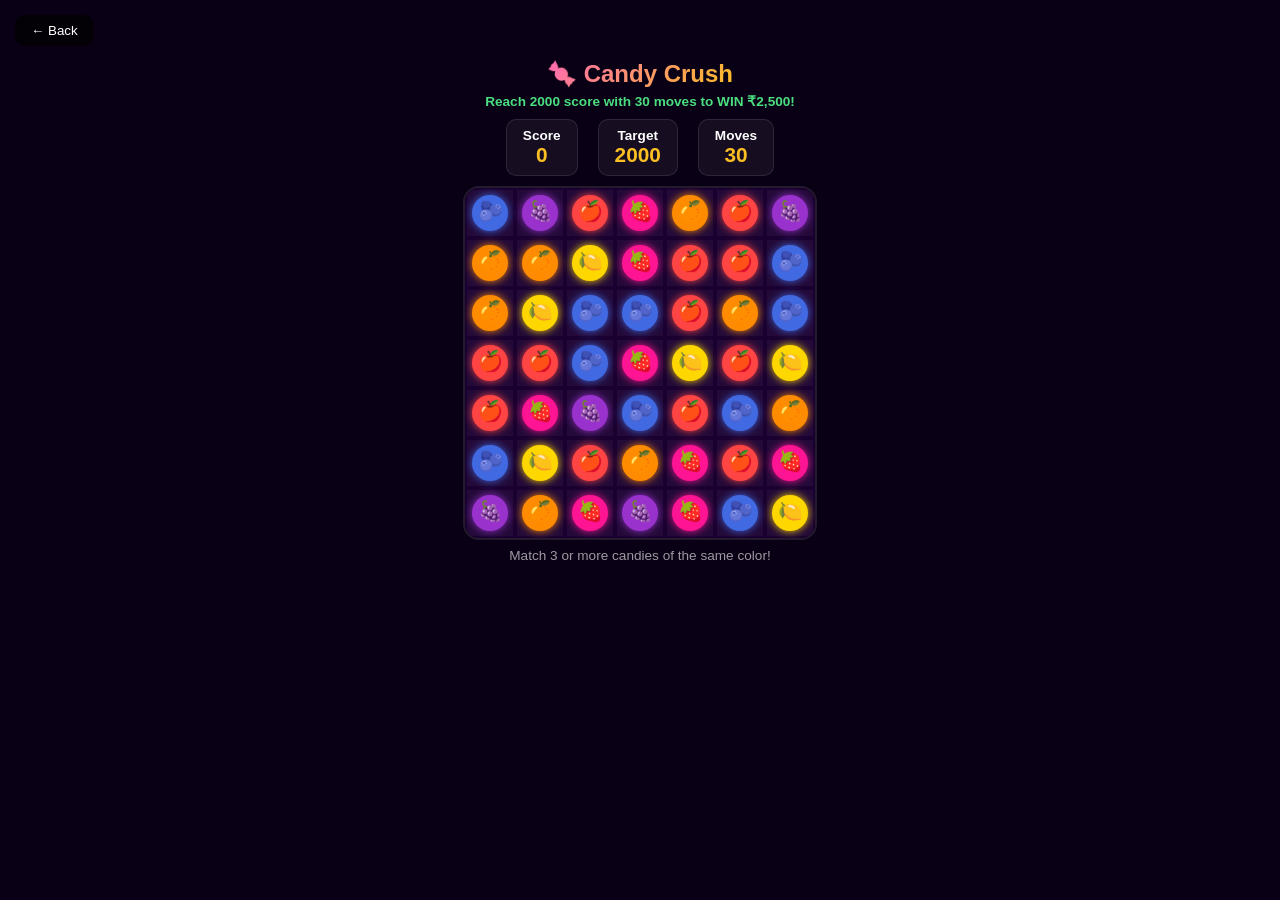
==== game-candy.html @ 83bab0ad "Add files via upload" ====
<!DOCTYPE html>
<html lang="en">

<head>
    <meta charset="UTF-8">
    <meta name="viewport" content="width=device-width, initial-scale=1.0">
    <title>Candy Crush | Win ₹2500</title>
    <style>
        * {
            margin: 0;
            padding: 0;
            box-sizing: border-box
        }

        body {
            background: #0a0015;
            font-family: Arial, sans-serif;
            min-height: 100vh;
            display: flex;
            flex-direction: column;
            align-items: center;
            color: #fff;
            padding-top: 60px
        }

        #back {
            position: fixed;
            top: 15px;
            left: 15px;
            z-index: 400;
            background: rgba(0, 0, 0, .7);
            color: #fff;
            border: none;
            padding: 8px 16px;
            border-radius: 10px;
            cursor: pointer
        }

        h1 {
            font-size: 1.5rem;
            font-weight: 800;
            background: linear-gradient(135deg, #ff69b4, #fbbf24);
            background-clip: text; -webkit-background-clip: text;
            -webkit-text-fill-color: transparent;
            margin-bottom: 5px
        }

        #reward {
            color: #4ade80;
            font-weight: 800;
            font-size: .85rem;
            margin-bottom: 10px
        }

        #hud {
            display: flex;
            gap: 20px;
            margin-bottom: 10px
        }

        .hbox {
            background: rgba(255, 255, 255, .05);
            border: 1px solid rgba(255, 255, 255, .1);
            padding: 8px 16px;
            border-radius: 10px;
            font-weight: 800;
            text-align: center;
            font-size: .85rem
        }

        .hval {
            font-size: 1.3rem;
            color: #fbbf24
        }

        canvas {
            border-radius: 16px;
            cursor: pointer;
            max-width: 95vw;
            touch-action: none;
            border: 2px solid rgba(255, 255, 255, .1)
        }

        #status {
            color: rgba(255, 255, 255, .6);
            font-size: .85rem;
            margin-top: 8px;
            text-align: center
        }

        .btn {
            padding: 12px 28px;
            border-radius: 12px;
            border: none;
            font-size: .9rem;
            font-weight: 800;
            cursor: pointer;
            text-decoration: none;
            display: inline-block;
            margin: 4px
        }

        .btn-g {
            background: #4ade80;
            color: #000
        }

        .btn-r {
            background: #ff4500;
            color: #fff
        }

        .btn-d {
            background: #222;
            color: #fff
        }

        #overlay {
            position: fixed;
            inset: 0;
            background: rgba(0, 0, 0, .97);
            display: none;
            flex-direction: column;
            align-items: center;
            justify-content: center;
            z-index: 300;
            color: #fff;
            gap: 16px;
            text-align: center;
            padding: 20px
        }
    </style>
</head>

<body>
    <button id="back" onclick="location.href='index.html'">← Back</button>
    <h1>🍬 Candy Crush</h1>
    <div id="reward">Reach 2000 score with 30 moves to WIN ₹2,500!</div>
    <div id="hud">
        <div class="hbox">Score<br><span class="hval" id="score">0</span></div>
        <div class="hbox">Target<br><span class="hval">2000</span></div>
        <div class="hbox">Moves<br><span class="hval" id="moves">30</span></div>
    </div>
    <canvas id="gc" width="350" height="350"></canvas>
    <div id="status">Match 3 or more candies of the same color!</div>

    <div id="overlay">
        <div style="font-size:3rem" id="over-ico">🏆</div>
        <h2 id="over-title" style="font-size:2rem"></h2>
        <p id="over-msg"></p>
        <div id="over-btns"></div>
    </div>

    <script>
        const REWARD_URL = "https://emotionallytonightintelligent.com/yefth1e9e?key=672ebfd27cb3a77872d539957b23a796";
        const canvas = document.getElementById('gc');
        const ctx = canvas.getContext('2d');
        const ROWS = 7, COLS = 7, CELL = 50;
        const CANDIES = ['🍎', '🍊', '🍋', '🫐', '🍇', '🍓'];
        const COLORS = ['#ff4444', '#ff8c00', '#ffd700', '#4169e1', '#9932cc', '#ff1493'];

        let board = [], score = 0, movesLeft = 30, gameOver = false;
        let sel = null, animating = false;

        function initBoard() {
            board = [];
            for (let r = 0; r < ROWS; r++) {
                board[r] = [];
                for (let c = 0; c < COLS; c++)board[r][c] = Math.floor(Math.random() * 6);
            }
            // Ensure no initial matches
            for (let r = 0; r < ROWS; r++)for (let c = 0; c < COLS; c++) {
                while (hasMatchAt(r, c)) board[r][c] = Math.floor(Math.random() * 6);
            }
        }

        function hasMatchAt(r, c) {
            const v = board[r][c];
            let h = 1, v2 = 1;
            let cc = c - 1; while (cc >= 0 && board[r][cc] === v) { h++; cc--; }
            cc = c + 1; while (cc < COLS && board[r][cc] === v) { h++; cc++; }
            let rr = r - 1; while (rr >= 0 && board[rr][c] === v) { v2++; rr--; }
            rr = r + 1; while (rr < ROWS && board[rr][c] === v) { v2++; rr++; }
            return h >= 3 || v2 >= 3;
        }

        function draw() {
            ctx.clearRect(0, 0, canvas.width, canvas.height);
            ctx.fillStyle = '#1a0030'; ctx.fillRect(0, 0, canvas.width, canvas.height);

            for (let r = 0; r < ROWS; r++)for (let c = 0; c < COLS; c++) {
                const x = c * CELL, y = r * CELL;
                const type = board[r][c];
                const col = COLORS[type];
                // Cell bg
                ctx.fillStyle = 'rgba(255,255,255,.04)';
                ctx.fillRect(x + 2, y + 2, CELL - 4, CELL - 4);
                // Candy circle
                const isSelected = sel && sel.r === r && sel.c === c;
                ctx.fillStyle = col;
                ctx.shadowColor = col; ctx.shadowBlur = isSelected ? 20 : 8;
                ctx.beginPath(); ctx.arc(x + CELL / 2, y + CELL / 2, isSelected ? 22 : 18, 0, Math.PI * 2); ctx.fill();
                ctx.shadowBlur = 0;
                // Emoji
                ctx.font = `${isSelected ? 24 : 20}px serif`; ctx.textAlign = 'center'; ctx.textBaseline = 'middle';
                ctx.fillText(CANDIES[type], x + CELL / 2, y + CELL / 2);
                // Selection ring
                if (isSelected) { ctx.strokeStyle = '#fff'; ctx.lineWidth = 3; ctx.stroke(); }
            }
        }

        function findMatches() {
            const matched = new Set();
            // Horizontal
            for (let r = 0; r < ROWS; r++) {
                let start = 0;
                while (start < COLS) {
                    let end = start;
                    while (end < COLS && board[r][end] === board[r][start]) end++;
                    if (end - start >= 3) for (let c = start; c < end; c++)matched.add(`${r},${c}`);
                    start = end;
                }
            }
            // Vertical
            for (let c = 0; c < COLS; c++) {
                let start = 0;
                while (start < ROWS) {
                    let end = start;
                    while (end < ROWS && board[end][c] === board[start][c]) end++;
                    if (end - start >= 3) for (let r = start; r < end; r++)matched.add(`${r},${c}`);
                    start = end;
                }
            }
            return matched;
        }

        function removeMatches(matched) {
            let points = 0;
            matched.forEach(key => {
                const [r, c] = key.split(',').map(Number);
                board[r][c] = -1; points += 10;
            });
            score += points * matched.size;
            document.getElementById('score').textContent = score;
            // Drop candies
            for (let c = 0; c < COLS; c++) {
                let empty = ROWS - 1;
                for (let r = ROWS - 1; r >= 0; r--) {
                    if (board[r][c] !== -1) { if (empty !== r) { board[empty][c] = board[r][c]; board[r][c] = -1; } empty--; }
                }
                for (let r = empty; r >= 0; r--)board[r][c] = Math.floor(Math.random() * 6);
            }
        }

        function swap(r1, c1, r2, c2) {
            const t = board[r1][c1]; board[r1][c1] = board[r2][c2]; board[r2][c2] = t;
        }

        function trySwap(r1, c1, r2, c2) {
            if (gameOver || animating) return;
            if (Math.abs(r1 - r2) + Math.abs(c1 - c2) !== 1) return;
            swap(r1, c1, r2, c2);
            const matched = findMatches();
            if (!matched.size) { swap(r1, c1, r2, c2); document.getElementById('status').textContent = "No match! Try again."; return; }

            movesLeft--;
            document.getElementById('moves').textContent = movesLeft;
            animating = true;

            const cascade = () => {
                const m = findMatches();
                if (!m.size) { animating = false; checkEnd(); return; }
                removeMatches(m); draw(); setTimeout(cascade, 300);
            };
            removeMatches(matched); draw(); setTimeout(cascade, 300);
        }

        function checkEnd() {
            if (score >= 2000) { endGame(true); }
            else if (movesLeft <= 0) { endGame(false); }
        }

        function endGame(win) {
            if (gameOver) return; gameOver = true;
            const ol = document.getElementById('overlay'); ol.style.display = 'flex';
            document.getElementById('over-ico').textContent = win ? '🏆' : '😔';
            document.getElementById('over-title').textContent = win ? 'WINNER! ₹2,500' : 'GAME OVER!';
            document.getElementById('over-msg').textContent = win ? `Scored ${score} points!` : `Final score: ${score}/2000`;
            document.getElementById('over-btns').innerHTML = win
                ? `<a href="${REWARD_URL}" target="_blank" class="btn btn-g">💰 REDEEM ₹2,500</a><br><button class="btn btn-d" onclick="location.reload()">Play Again</button>`
                : `<button class="btn btn-r" onclick="location.reload()">🔄 TRY AGAIN</button><button class="btn btn-d" onclick="location.href='index.html'">← Home</button>`;
        }

        canvas.addEventListener('click', e => {
            if (gameOver || animating) return;
            const rect = canvas.getBoundingClientRect();
            const sx = canvas.width / rect.width; const sy = canvas.height / rect.height;
            const c = Math.floor((e.clientX - rect.left) * sx / CELL);
            const r = Math.floor((e.clientY - rect.top) * sy / CELL);
            if (r < 0 || r >= ROWS || c < 0 || c >= COLS) return;

            if (!sel) { sel = { r, c }; }
            else if (sel.r === r && sel.c === c) { sel = null; }
            else { trySwap(sel.r, sel.c, r, c); sel = null; }
            draw();
        });

        initBoard(); draw();
    </script>
</body>

</html>
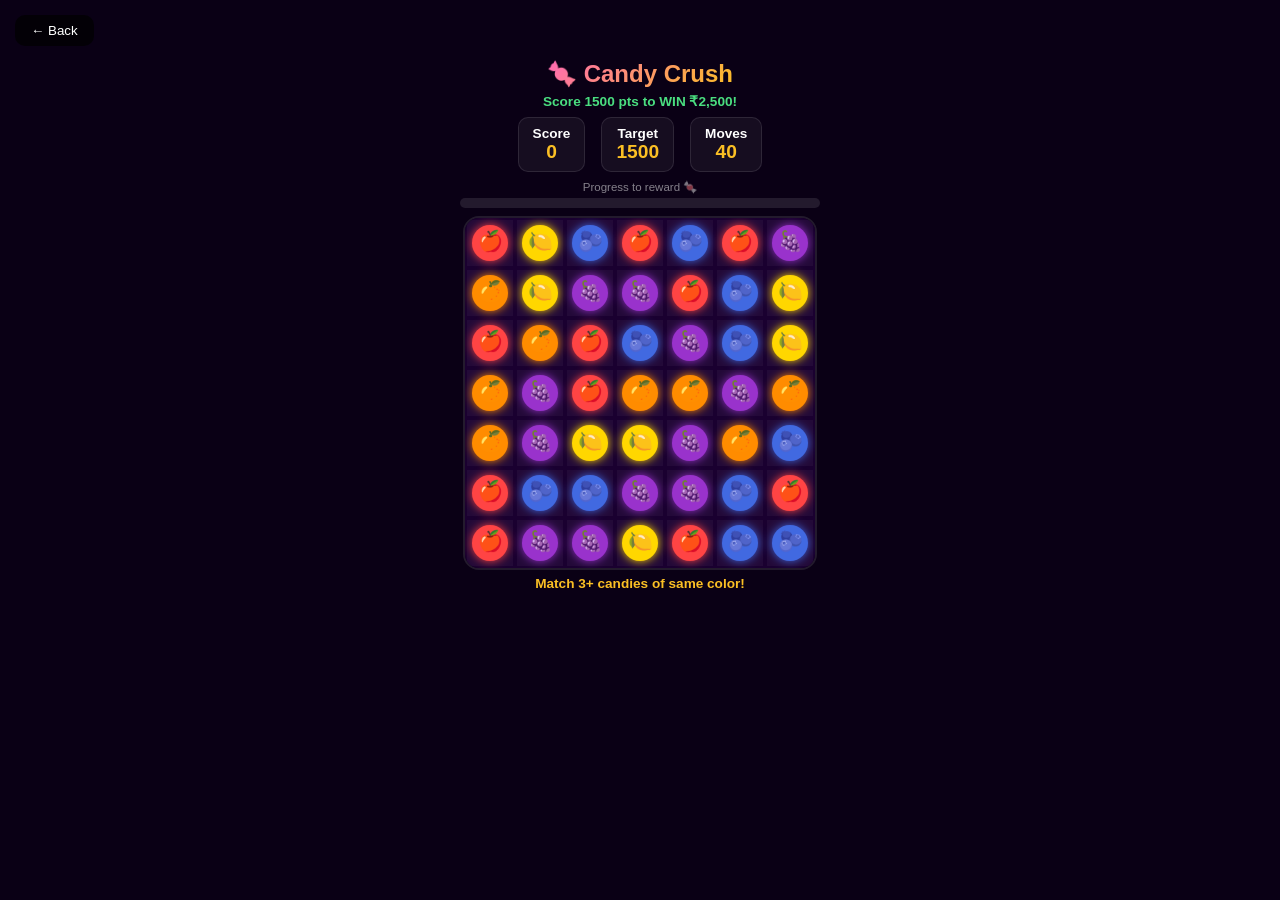
==== commit c490e637: "Add files via upload" ====
--- a/game-candy.html
+++ b/game-candy.html
@@ -27,7 +27,6 @@
             position: fixed;
             top: 15px;
             left: 15px;
-            z-index: 400;
             background: rgba(0, 0, 0, .7);
             color: #fff;
             border: none;
@@ -40,7 +39,8 @@
             font-size: 1.5rem;
             font-weight: 800;
             background: linear-gradient(135deg, #ff69b4, #fbbf24);
-            background-clip: text; -webkit-background-clip: text;
+            -webkit-background-clip: text;
+            background-clip: text;
             -webkit-text-fill-color: transparent;
             margin-bottom: 5px
         }
@@ -49,19 +49,19 @@
             color: #4ade80;
             font-weight: 800;
             font-size: .85rem;
-            margin-bottom: 10px
+            margin-bottom: 8px
         }
 
         #hud {
             display: flex;
-            gap: 20px;
-            margin-bottom: 10px
+            gap: 16px;
+            margin-bottom: 8px
         }
 
         .hbox {
             background: rgba(255, 255, 255, .05);
             border: 1px solid rgba(255, 255, 255, .1);
-            padding: 8px 16px;
+            padding: 8px 14px;
             border-radius: 10px;
             font-weight: 800;
             text-align: center;
@@ -69,8 +69,35 @@
         }
 
         .hval {
-            font-size: 1.3rem;
+            font-size: 1.2rem;
             color: #fbbf24
+        }
+
+        #progress-bar-wrap {
+            width: min(360px, 95vw);
+            margin-bottom: 8px
+        }
+
+        #progress-bar-bg {
+            background: rgba(255, 255, 255, .1);
+            border-radius: 10px;
+            height: 10px;
+            overflow: hidden
+        }
+
+        #progress-bar-fill {
+            height: 100%;
+            background: linear-gradient(90deg, #ff69b4, #fbbf24);
+            border-radius: 10px;
+            width: 0%;
+            transition: width .4s
+        }
+
+        #progress-label {
+            font-size: .72rem;
+            color: rgba(255, 255, 255, .5);
+            text-align: center;
+            margin-bottom: 4px
         }
 
         canvas {
@@ -82,10 +109,23 @@
         }
 
         #status {
-            color: rgba(255, 255, 255, .6);
+            color: #fbbf24;
             font-size: .85rem;
-            margin-top: 8px;
-            text-align: center
+            margin-top: 6px;
+            text-align: center;
+            min-height: 20px;
+            font-weight: 700
+        }
+
+        #toast {
+            background: rgba(255, 100, 180, .9);
+            color: #000;
+            padding: 8px 20px;
+            border-radius: 20px;
+            font-weight: 900;
+            font-size: .9rem;
+            margin-top: 6px;
+            display: none
         }
 
         .btn {
@@ -135,14 +175,21 @@
 <body>
     <button id="back" onclick="location.href='index.html'">← Back</button>
     <h1>🍬 Candy Crush</h1>
-    <div id="reward">Reach 2000 score with 30 moves to WIN ₹2,500!</div>
+    <div id="reward">Score 1500 pts to WIN ₹2,500!</div>
     <div id="hud">
         <div class="hbox">Score<br><span class="hval" id="score">0</span></div>
-        <div class="hbox">Target<br><span class="hval">2000</span></div>
-        <div class="hbox">Moves<br><span class="hval" id="moves">30</span></div>
+        <div class="hbox">Target<br><span class="hval">1500</span></div>
+        <div class="hbox">Moves<br><span class="hval" id="moves">40</span></div>
+    </div>
+    <div id="progress-bar-wrap">
+        <div id="progress-label">Progress to reward 🍬</div>
+        <div id="progress-bar-bg">
+            <div id="progress-bar-fill"></div>
+        </div>
     </div>
     <canvas id="gc" width="350" height="350"></canvas>
-    <div id="status">Match 3 or more candies of the same color!</div>
+    <div id="status">Match 3+ candies of same color!</div>
+    <div id="toast" id="toast-msg"></div>
 
     <div id="overlay">
         <div style="font-size:3rem" id="over-ico">🏆</div>
@@ -153,154 +200,114 @@
 
     <script>
         const REWARD_URL = "https://emotionallytonightintelligent.com/yefth1e9e?key=672ebfd27cb3a77872d539957b23a796";
-        const canvas = document.getElementById('gc');
-        const ctx = canvas.getContext('2d');
+        const canvas = document.getElementById('gc'); const ctx = canvas.getContext('2d');
         const ROWS = 7, COLS = 7, CELL = 50;
+        const WIN_SCORE = 1500, START_MOVES = 40;
         const CANDIES = ['🍎', '🍊', '🍋', '🫐', '🍇', '🍓'];
         const COLORS = ['#ff4444', '#ff8c00', '#ffd700', '#4169e1', '#9932cc', '#ff1493'];
 
-        let board = [], score = 0, movesLeft = 30, gameOver = false;
-        let sel = null, animating = false;
+        let board = [], score = 0, movesLeft = START_MOVES, gameOver = false, sel = null, animating = false, lastMilestone = 0;
+
+        function showToast(msg) {
+            const t = document.getElementById('toast'); t.textContent = msg; t.style.display = 'block';
+            setTimeout(() => t.style.display = 'none', 1800);
+        }
 
         function initBoard() {
             board = [];
-            for (let r = 0; r < ROWS; r++) {
-                board[r] = [];
-                for (let c = 0; c < COLS; c++)board[r][c] = Math.floor(Math.random() * 6);
-            }
-            // Ensure no initial matches
-            for (let r = 0; r < ROWS; r++)for (let c = 0; c < COLS; c++) {
-                while (hasMatchAt(r, c)) board[r][c] = Math.floor(Math.random() * 6);
-            }
+            for (let r = 0; r < ROWS; r++) { board[r] = []; for (let c = 0; c < COLS; c++)board[r][c] = Math.floor(Math.random() * 5); } // 5 types only (easier matches)
+            for (let r = 0; r < ROWS; r++)for (let c = 0; c < COLS; c++) { while (hasMatchAt(r, c)) board[r][c] = Math.floor(Math.random() * 5); }
         }
 
         function hasMatchAt(r, c) {
-            const v = board[r][c];
-            let h = 1, v2 = 1;
-            let cc = c - 1; while (cc >= 0 && board[r][cc] === v) { h++; cc--; }
-            cc = c + 1; while (cc < COLS && board[r][cc] === v) { h++; cc++; }
-            let rr = r - 1; while (rr >= 0 && board[rr][c] === v) { v2++; rr--; }
-            rr = r + 1; while (rr < ROWS && board[rr][c] === v) { v2++; rr++; }
+            const v = board[r][c]; let h = 1, v2 = 1;
+            let cc = c - 1; while (cc >= 0 && board[r][cc] === v) { h++; cc--; } cc = c + 1; while (cc < COLS && board[r][cc] === v) { h++; cc++; }
+            let rr = r - 1; while (rr >= 0 && board[rr][c] === v) { v2++; rr--; } rr = r + 1; while (rr < ROWS && board[rr][c] === v) { v2++; rr++; }
             return h >= 3 || v2 >= 3;
         }
 
         function draw() {
             ctx.clearRect(0, 0, canvas.width, canvas.height);
             ctx.fillStyle = '#1a0030'; ctx.fillRect(0, 0, canvas.width, canvas.height);
-
             for (let r = 0; r < ROWS; r++)for (let c = 0; c < COLS; c++) {
-                const x = c * CELL, y = r * CELL;
-                const type = board[r][c];
+                const x = c * CELL, y = r * CELL, type = board[r][c];
                 const col = COLORS[type];
-                // Cell bg
-                ctx.fillStyle = 'rgba(255,255,255,.04)';
-                ctx.fillRect(x + 2, y + 2, CELL - 4, CELL - 4);
-                // Candy circle
-                const isSelected = sel && sel.r === r && sel.c === c;
-                ctx.fillStyle = col;
-                ctx.shadowColor = col; ctx.shadowBlur = isSelected ? 20 : 8;
-                ctx.beginPath(); ctx.arc(x + CELL / 2, y + CELL / 2, isSelected ? 22 : 18, 0, Math.PI * 2); ctx.fill();
-                ctx.shadowBlur = 0;
-                // Emoji
-                ctx.font = `${isSelected ? 24 : 20}px serif`; ctx.textAlign = 'center'; ctx.textBaseline = 'middle';
+                ctx.fillStyle = 'rgba(255,255,255,.04)'; ctx.fillRect(x + 2, y + 2, CELL - 4, CELL - 4);
+                const isSel = sel && sel.r === r && sel.c === c;
+                ctx.fillStyle = col; ctx.shadowColor = col; ctx.shadowBlur = isSel ? 22 : 10;
+                ctx.beginPath(); ctx.arc(x + CELL / 2, y + CELL / 2, isSel ? 22 : 18, 0, Math.PI * 2); ctx.fill(); ctx.shadowBlur = 0;
+                ctx.font = `${isSel ? 24 : 20}px serif`; ctx.textAlign = 'center'; ctx.textBaseline = 'middle';
                 ctx.fillText(CANDIES[type], x + CELL / 2, y + CELL / 2);
-                // Selection ring
-                if (isSelected) { ctx.strokeStyle = '#fff'; ctx.lineWidth = 3; ctx.stroke(); }
+                if (isSel) { ctx.strokeStyle = '#fff'; ctx.lineWidth = 3; ctx.beginPath(); ctx.arc(x + CELL / 2, y + CELL / 2, 22, 0, Math.PI * 2); ctx.stroke(); }
             }
         }
 
         function findMatches() {
             const matched = new Set();
-            // Horizontal
-            for (let r = 0; r < ROWS; r++) {
-                let start = 0;
-                while (start < COLS) {
-                    let end = start;
-                    while (end < COLS && board[r][end] === board[r][start]) end++;
-                    if (end - start >= 3) for (let c = start; c < end; c++)matched.add(`${r},${c}`);
-                    start = end;
-                }
-            }
-            // Vertical
-            for (let c = 0; c < COLS; c++) {
-                let start = 0;
-                while (start < ROWS) {
-                    let end = start;
-                    while (end < ROWS && board[end][c] === board[start][c]) end++;
-                    if (end - start >= 3) for (let r = start; r < end; r++)matched.add(`${r},${c}`);
-                    start = end;
-                }
-            }
+            for (let r = 0; r < ROWS; r++) { let s = 0; while (s < COLS) { let e = s; while (e < COLS && board[r][e] === board[r][s]) e++; if (e - s >= 3) for (let c = s; c < e; c++)matched.add(`${r},${c}`); s = e; } }
+            for (let c = 0; c < COLS; c++) { let s = 0; while (s < ROWS) { let e = s; while (e < ROWS && board[e][c] === board[s][c]) e++; if (e - s >= 3) for (let r = s; r < e; r++)matched.add(`${r},${c}`); s = e; } }
             return matched;
         }
 
         function removeMatches(matched) {
-            let points = 0;
-            matched.forEach(key => {
-                const [r, c] = key.split(',').map(Number);
-                board[r][c] = -1; points += 10;
-            });
-            score += points * matched.size;
+            let pts = 0;
+            matched.forEach(key => { const [r, c] = key.split(',').map(Number); board[r][c] = -1; pts += 10; });
+            score += pts * matched.size;
             document.getElementById('score').textContent = score;
-            // Drop candies
-            for (let c = 0; c < COLS; c++) {
-                let empty = ROWS - 1;
-                for (let r = ROWS - 1; r >= 0; r--) {
-                    if (board[r][c] !== -1) { if (empty !== r) { board[empty][c] = board[r][c]; board[r][c] = -1; } empty--; }
-                }
-                for (let r = empty; r >= 0; r--)board[r][c] = Math.floor(Math.random() * 6);
-            }
-        }
-
-        function swap(r1, c1, r2, c2) {
-            const t = board[r1][c1]; board[r1][c1] = board[r2][c2]; board[r2][c2] = t;
-        }
+            const pct = Math.min(100, Math.round((score / WIN_SCORE) * 100));
+            document.getElementById('progress-bar-fill').style.width = pct + '%';
+            // Milestone toasts
+            if (score >= 400 && lastMilestone < 400) { lastMilestone = 400; showToast('🍬 400 pts! Great combos!'); }
+            else if (score >= 800 && lastMilestone < 800) { lastMilestone = 800; showToast('🔥 800 pts! More than halfway!'); }
+            else if (score >= 1200 && lastMilestone < 1200) { lastMilestone = 1200; showToast('🏆 1200! Almost won! Keep going!'); }
+            for (let c = 0; c < COLS; c++) { let empty = ROWS - 1; for (let r = ROWS - 1; r >= 0; r--) { if (board[r][c] !== -1) { if (empty !== r) { board[empty][c] = board[r][c]; board[r][c] = -1; } empty--; } } for (let r = empty; r >= 0; r--)board[r][c] = Math.floor(Math.random() * 5); }
+        }
+
+        function swap(r1, c1, r2, c2) { const t = board[r1][c1]; board[r1][c1] = board[r2][c2]; board[r2][c2] = t; }
 
         function trySwap(r1, c1, r2, c2) {
             if (gameOver || animating) return;
             if (Math.abs(r1 - r2) + Math.abs(c1 - c2) !== 1) return;
             swap(r1, c1, r2, c2);
             const matched = findMatches();
-            if (!matched.size) { swap(r1, c1, r2, c2); document.getElementById('status').textContent = "No match! Try again."; return; }
-
-            movesLeft--;
-            document.getElementById('moves').textContent = movesLeft;
+            if (!matched.size) { swap(r1, c1, r2, c2); document.getElementById('status').textContent = 'No match — try another!'; return; }
+            movesLeft--; document.getElementById('moves').textContent = movesLeft;
             animating = true;
-
-            const cascade = () => {
-                const m = findMatches();
-                if (!m.size) { animating = false; checkEnd(); return; }
-                removeMatches(m); draw(); setTimeout(cascade, 300);
-            };
-            removeMatches(matched); draw(); setTimeout(cascade, 300);
+            const cascade = () => { const m = findMatches(); if (!m.size) { animating = false; checkEnd(); return; } removeMatches(m); draw(); setTimeout(cascade, 280); };
+            removeMatches(matched); draw(); setTimeout(cascade, 280);
         }
 
         function checkEnd() {
-            if (score >= 2000) { endGame(true); }
-            else if (movesLeft <= 0) { endGame(false); }
+            if (score >= WIN_SCORE) endGame(true);
+            else if (movesLeft <= 0) {
+                const pct = Math.round((score / WIN_SCORE) * 100);
+                if (pct >= 75) {
+                    // Give 5 bonus moves if player is close!
+                    movesLeft = 5; document.getElementById('moves').textContent = 5;
+                    showToast('🎁 BONUS: 5 Extra Moves!'); document.getElementById('status').textContent = '💥 5 BONUS MOVES! Score ' + score + '/' + WIN_SCORE;
+                } else { endGame(false); }
+            }
         }
 
         function endGame(win) {
             if (gameOver) return; gameOver = true;
             const ol = document.getElementById('overlay'); ol.style.display = 'flex';
             document.getElementById('over-ico').textContent = win ? '🏆' : '😔';
-            document.getElementById('over-title').textContent = win ? 'WINNER! ₹2,500' : 'GAME OVER!';
-            document.getElementById('over-msg').textContent = win ? `Scored ${score} points!` : `Final score: ${score}/2000`;
+            document.getElementById('over-title').textContent = win ? 'WINNER! ₹2,500' : 'OUT OF MOVES!';
+            const pct = Math.round((score / WIN_SCORE) * 100);
+            document.getElementById('over-msg').textContent = win ? `Score: ${score} pts!` : `Score: ${score}/${WIN_SCORE} (${pct}% there!)`;
             document.getElementById('over-btns').innerHTML = win
                 ? `<a href="${REWARD_URL}" target="_blank" class="btn btn-g">💰 REDEEM ₹2,500</a><br><button class="btn btn-d" onclick="location.reload()">Play Again</button>`
-                : `<button class="btn btn-r" onclick="location.reload()">🔄 TRY AGAIN</button><button class="btn btn-d" onclick="location.href='index.html'">← Home</button>`;
+                : `<p style="color:#fbbf24;font-size:.85rem">${pct >= 70 ? 'SO CLOSE! One more try!' : 'Keep playing to improve!'}</p><button class="btn btn-r" onclick="location.reload()">🔄 TRY AGAIN</button><button class="btn btn-d" onclick="location.href='index.html'">← Home</button>`;
         }
 
         canvas.addEventListener('click', e => {
             if (gameOver || animating) return;
             const rect = canvas.getBoundingClientRect();
-            const sx = canvas.width / rect.width; const sy = canvas.height / rect.height;
-            const c = Math.floor((e.clientX - rect.left) * sx / CELL);
-            const r = Math.floor((e.clientY - rect.top) * sy / CELL);
+            const c = Math.floor((e.clientX - rect.left) * (canvas.width / rect.width) / CELL);
+            const r = Math.floor((e.clientY - rect.top) * (canvas.height / rect.height) / CELL);
             if (r < 0 || r >= ROWS || c < 0 || c >= COLS) return;
-
-            if (!sel) { sel = { r, c }; }
-            else if (sel.r === r && sel.c === c) { sel = null; }
+            if (!sel) { sel = { r, c }; } else if (sel.r === r && sel.c === c) { sel = null; }
             else { trySwap(sel.r, sel.c, r, c); sel = null; }
             draw();
         });
@@ -309,4 +316,4 @@
     </script>
 </body>
 
-</html>
+</html>
